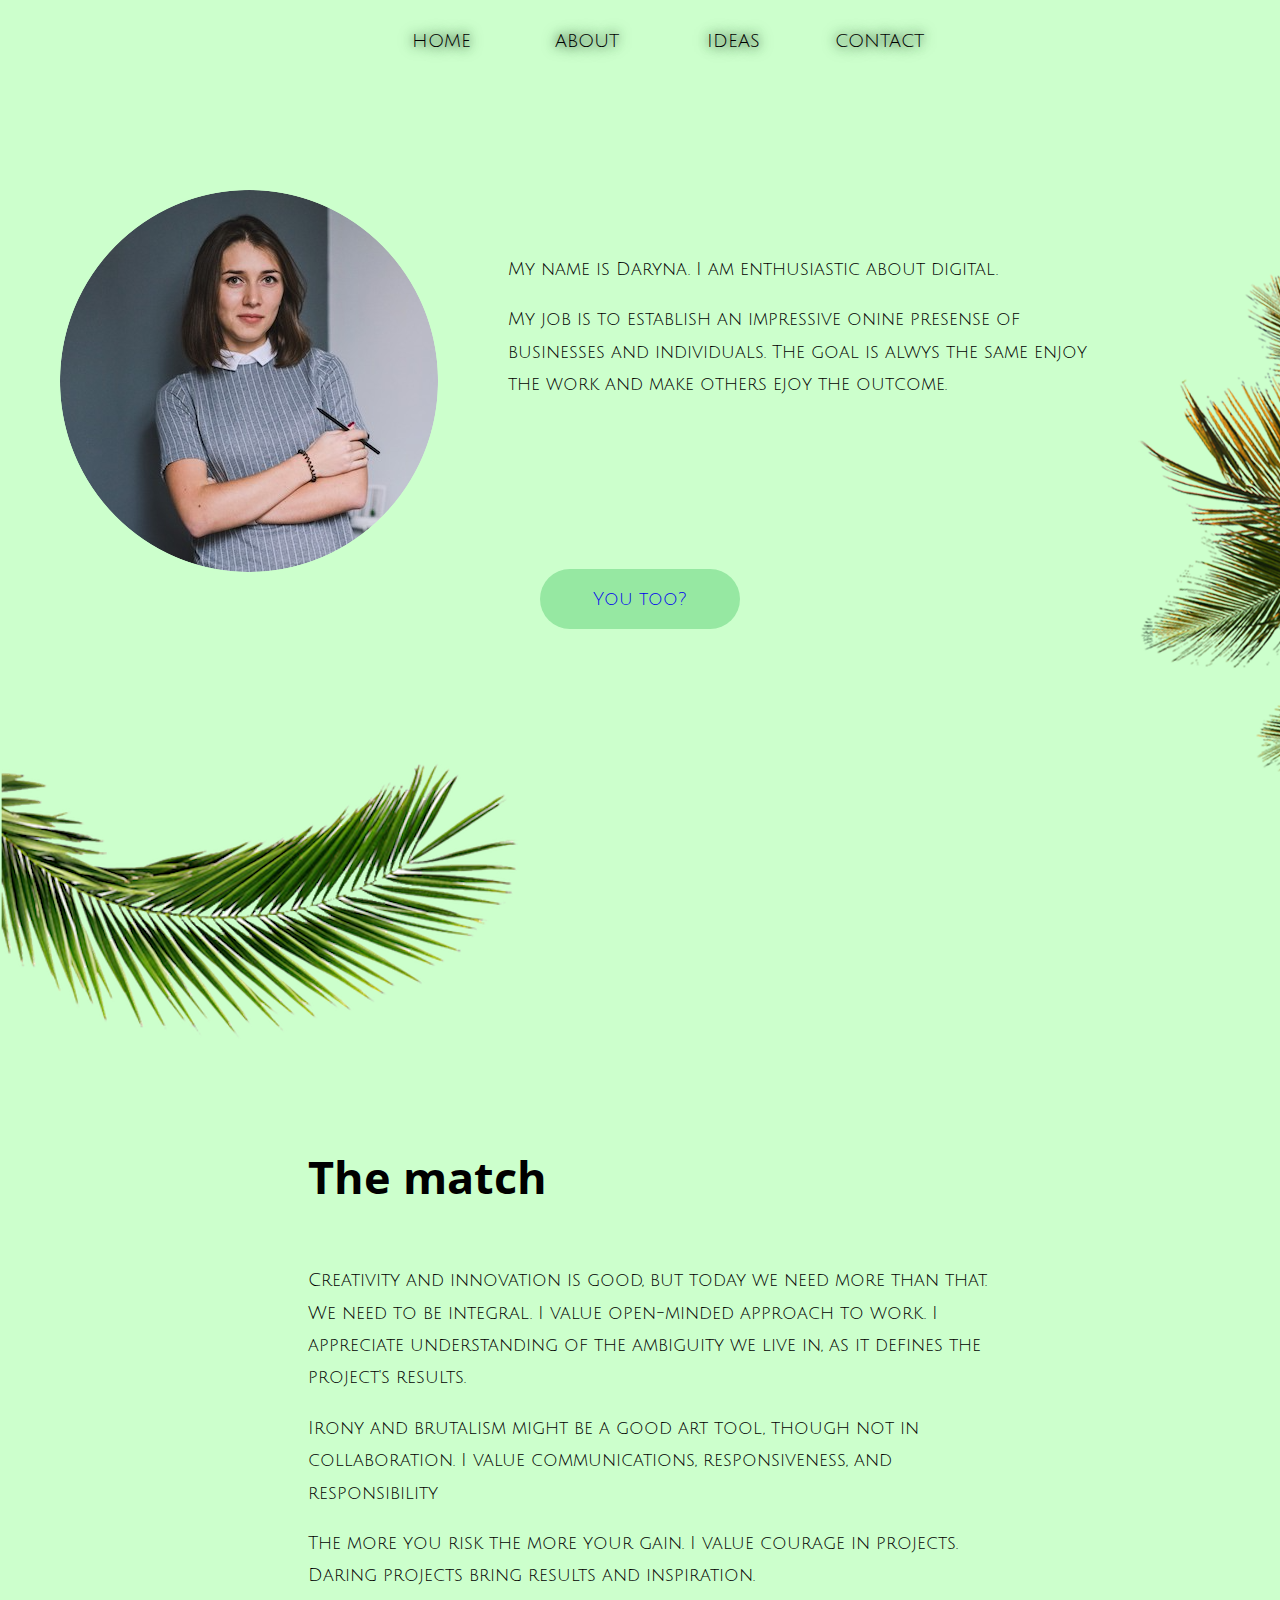
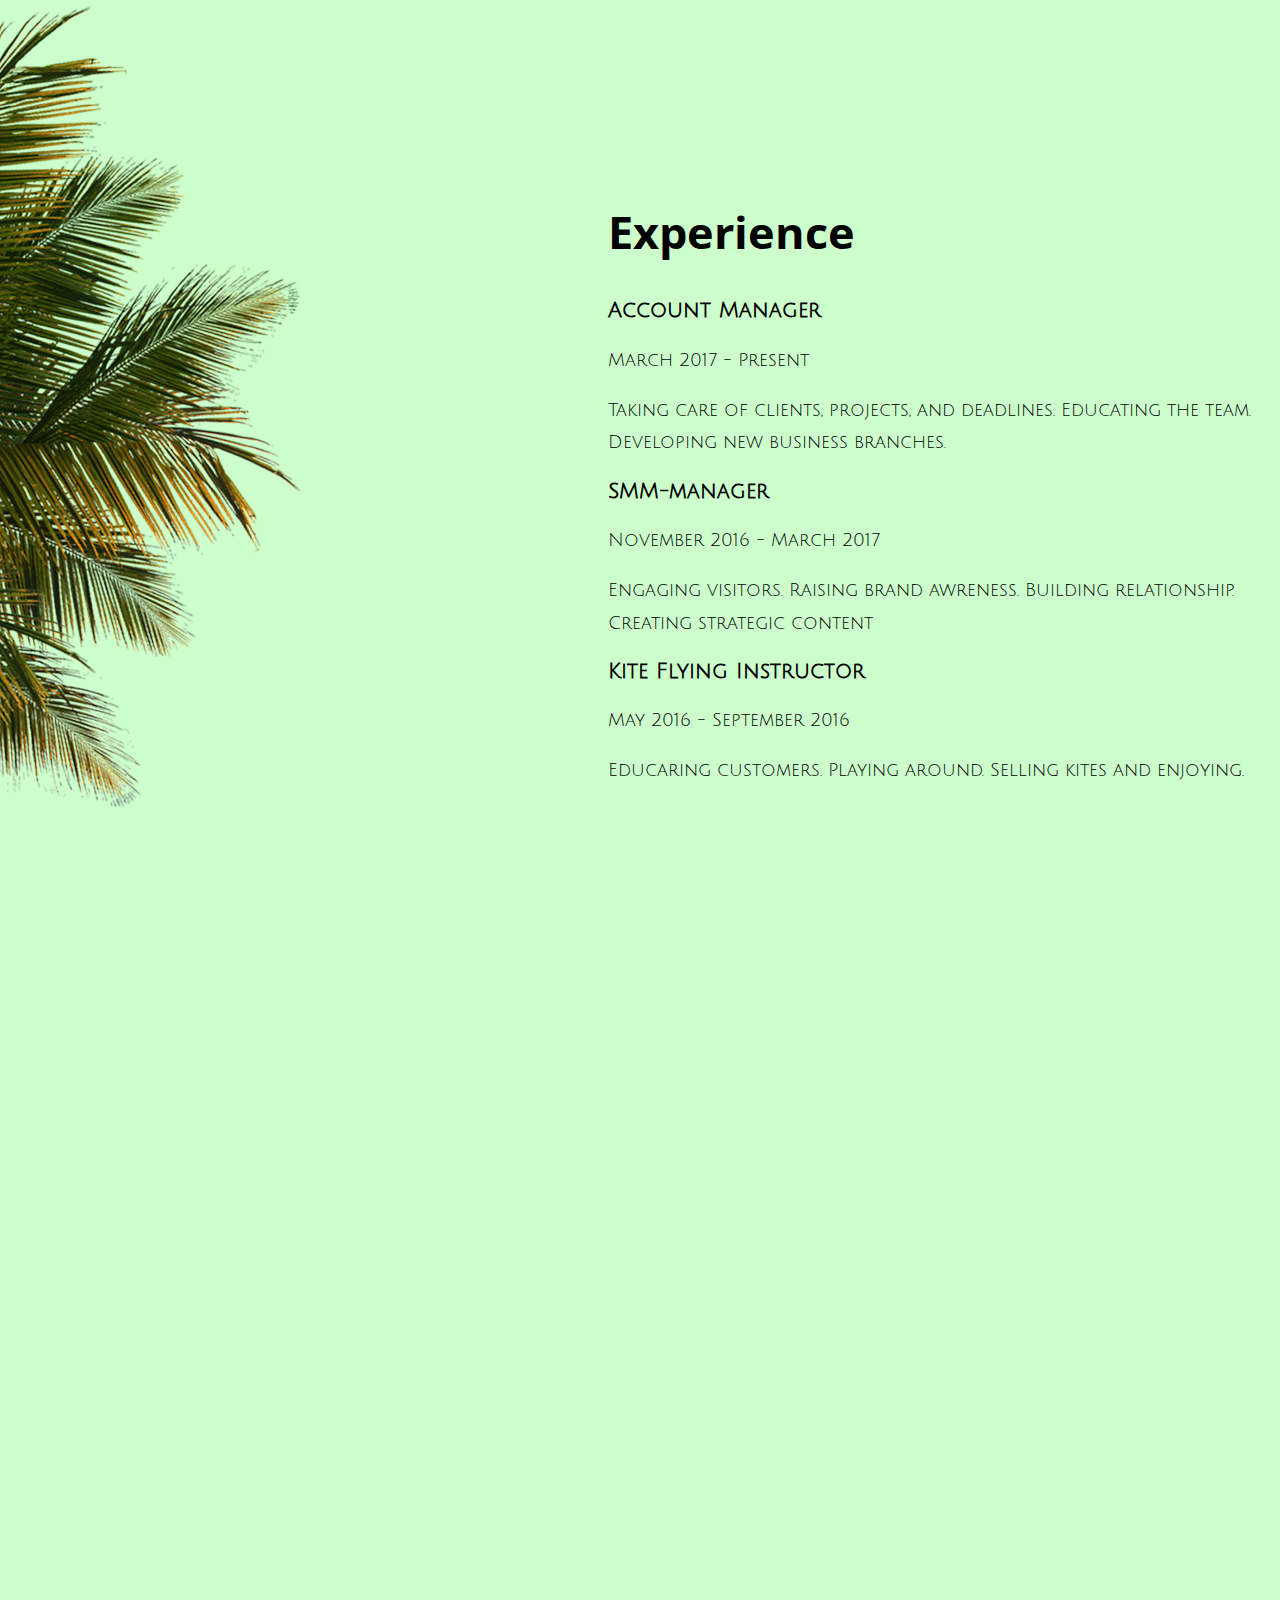
==== about.html @ 923c9cf5 "17.10" ====
<!DOCTYPE html>
<html class="about">
<head>
  <title> About </title>
  <link href="https://fonts.googleapis.com/css?family=Damion|Julius+Sans+One|Open+Sans:300,300i,400" rel="stylesheet">
  <link rel="stylesheet" type="text/css" href="homepage.css">
</head>
<body>
  <div class="menu"><nav>
      <ul>
        <li><a href="index.html">home</a></li>
        <li><a href="about.html">about</a></li>
        <li><a href="ideas.html">ideas</a></li>
        <li><a href="contact.html">contact</a></li>
      </ul>
    </nav></div>
    <div class="me">
      <img src="me.png"></div>
      <div class="abouttree">
        <img src="palmabout.png"></div>
        <div class="palm1">
        <img src="palm1.png"></div>
        <div class="myself">
          <p>My name is Daryna. I am enthusiastic about digital.</p>
          <p> My job is to establish an impressive onine presense of businesses and individuals.
          The goal is alwys the same enjoy the work and make others ejoy the outcome.
        </p></div>
        <div class="cta2">
          <a href="contact.html">You too?</a>
      </div>
<div class="love">
<h2> The match </h2></div>
<div class="likes">
<p> Creativity and innovation is good, but today we need more than that. We need to be integral.
I value open-minded approach to work. I appreciate understanding of the ambiguity we live in, as it defines the project's results.
</p>
<p> Irony and brutalism might be a good art tool, though not in collaboration.
I value communications, responsiveness, and responsibility</p>
<p>The more you risk the more your gain. I value courage in projects. Daring projects bring results and inspiration.</div>
<div class="palm2">
<img src="palm1.png"></div>
<div class="work">
  <h2>Experience</h2></div>
<div class="expodes">
<h3>Account Manager</h3>
<p> March 2017 - Present </p>
<p>Taking care of clients, projects, and deadlines. Educating the team. Developing new business branches. </p>
<h3>SMM-manager</h3>
<p>November 2016 - March 2017 </p>
<p>Engaging visitors. Raising brand awreness. Building relationship. Creating strategic content</p>
<h3>Kite Flying Instructor</h3>
<p> May 2016 - September 2016</p>
<p>Educaring customers. Playing around. Selling kites and enjoying.</p></div>
</div>
<div class="abouttree1">
  <img src="palmabout1.png"></div>
</body>
</html>
---- homepage.css ----
@import url(https://fonts.googleapis.com/css?family=Wire+One);
* {
  text-decoration: none;
}

.menu a {
  color: #000;
  font-weight: 300;
}
nav {
  position: relative;
  width: 100%;
  z-index: 1;
}
ul {
  margin: 30px auto;
  text-align: center;
}
li {
  width: 140px;
}

 .menu li{
  font-size: 20px;
  font-weight:lighter;
  font-family: 'Julius Sans One', sans;
  text-align: center;
  box-sizing: border-box;
  display: inline-block;
  width: 140px;
  height: 60px;
  color: #FFF;
  text-shadow: 0 0 10px #284c2d, 0 0 15px #284c2d;
}

.menu li a:hover {
  color: white;
}
body {
  font-family: "Julius Sans One", Arial, sans-serif;
  font-size: 18px;
}
.about body {
    background-color: #ccffcc;
}
.home body {
    background-color:#ffcce6;
}
.hpimage {
  position: fixed;
  top: 0px;
  right:0px;
  z-index: 5;
}
.intro{
  position: fixed;
  top: 350px;
  left: 200px;
  font-size: 60px;
  font-family: "Julius sans one", sans-serif;
}
.description {
  position: relative;
  top: 420px;
  left: 200px;
}
.cta1 {
  position: fixed;
  top: 700px;
  margin: 0 auto;
  text-align: center;
  left: 600px;
  border-radius: 60px;
  width: 200px;
  line-height: 60px;
  background-color: #96e8a2;
}
.cta a {
  color: #0c4214;
  font-weight: bold;
}
.about html {
  background-color: yellow;
}
.me {
  position:relative;
  top: 30px;
  right: -30px;
  width: 100px;
  border-radius: 50%;
  z-index: 1;
}

.abouttree {
  position:relative;
  left: 1130px;
  top: -600px;
  z-index: 2;
}
p  {
  line-height: 1.8;
}
.palm1 {
  position:relative;
  top: -950px;
  right: 10px;
  z-index: 3;
}

.myself {
  box-sizing: border-box;
  width: 600px;
  position: relative;
  top: -1900px;
  left: 500px;
}
.cta2 {
  position: relative;
  top: -1750px;
  margin: 0 auto;
  text-align: center;
  box-sizing: border-box;
  border-radius: 60px;
  width: 200px;
  line-height: 60px;
  background-color: #96e8a2;
  z-index:7;
}
.cta1 a {
  color: #0c4214;
  font-weight: bold;
}
.cta2 a:hover {
  background: white;
}

.love {
  position: relative;
  font-size: 30px;
  top: -1270px;
  left: 300px;
  font-family: "Open Sans"

}
.likes {
  position: relative;
  box-sizing: border-box;
  text-align: left;
  width: 700px;
  top:-1250px;
  left: 300px;
}
.palm2 {
  position: relative;
  top: -350px;
  right:1600px;
}
.work {
  position: relative;
  top: -1700px;
  left: 600px;
  font-family: "Open Sans";
  font-size: 30px;
  text-align: left;
}
.expodes {
  position: relative;
  width: 700px;
  top: -1700px;
  left: 600px;
}
.abouttree1 {
  position:relative;
  left: -8px;
  top: -2500px;
  z-index: 7;
}

.ideaimg {
  position: fixed;
  top: 0px;
  right: 0px;
  z-index: 7;
}

#contact-form {
  top:150px;
  position: relative;
  max-width: 90%;
  margin: 0 auto;
  text-align: center;
  background-color: #BDBDBD;
}

label {
  font-weight: 400;
  cursor: pointer;
}

textarea,
input {
  border: none;
  outline: none;
  border-radius: 0;
  text-align: center;
  background: none;
  font-weight: 700;
  font-family: 'Lato', georgia;
  font-size: 25px;
  color: rgba(255, 255, 255, 1);
  max-width: 90%;
  padding: 1rem;
  border: 2px dashed rgba(255, 255, 255, 0);
  box-sizing: border-box;
  cursor: text;
}

textarea {
  text-align: left;
  /* overflow:hidden; */

  resize: none;
  width: 90%;
  border-color: rgba(255, 255, 255, 0)
}

textarea:focus {
  background-color: rgba(255, 255, 255, 0.2);
  border: 2px dashed rgba(255, 255, 255, 1);
}

textarea:focus:required:valid {
  border: 2px solid rgba(255, 255, 255, 0);
  border-bottom: 2px solid rgba(255, 255, 255, 0.2);
}

textarea:required:valid {
  border-bottom: 2px solid rgba(255, 255, 255, 0.2);
}

input {
  border-bottom: 2px dashed rgba(255, 255, 255, 0.5);
}

input:required,
textarea:required {
  border-bottom: 2px dashed rgba(255, 255, 255, 0.5);
}

input:focus {
  border-bottom: 2px dashed rgba(255, 255, 255, 1);
  background-color: rgba(255, 255, 255, 0.2);
}

input:required:valid {
  border-bottom: 2px solid rgba(255, 255, 255, 0.2);
}

input:required:invalid {
  color: rgba(255, 255, 255, 0.5);
}

::-webkit-input-placeholder {
  text-align: center;
  color: rgba(255, 255, 255, 0.4);
  font-style: italic;
  font-weight: 400;
}

:-moz-placeholder {
  /* Firefox 18- */

  text-align: center;
  color: rgba(255, 255, 255, 0.4);
  font-style: italic;
  font-weight: 400;
}

::-moz-placeholder {
  /* Firefox 19+ */

  text-align: center;
  color: rgba(255, 255, 255, 0.4);
  font-style: italic;
  font-weight: 400;
}

:-ms-input-placeholder {
  text-align: center;
  color: rgba(255, 255, 255, 0.4);
  font-style: italic;
  font-weight: 400;
}

.expanding {
  vertical-align: top;
}

.send-icn {
  fill: rgba(255, 255, 255, 1)
}

.send-icn:hover {
  fill: rgba(0, 0, 0, 1);
  cursor: pointer;
}

button {
  background: none;
  border: none;
  outline: none;
  margin: 2vmax;
}

button:hover small {
  opacity: 1;
}

small {
  display: block;
  opacity: 0;
}

.website {
  opacity: 1;
  font-size: 16px;
  color: white;
  position: relative;
  text-align: center;
  display: block;
  margin-top: 7%;

}

.website a {
  color: white;
}
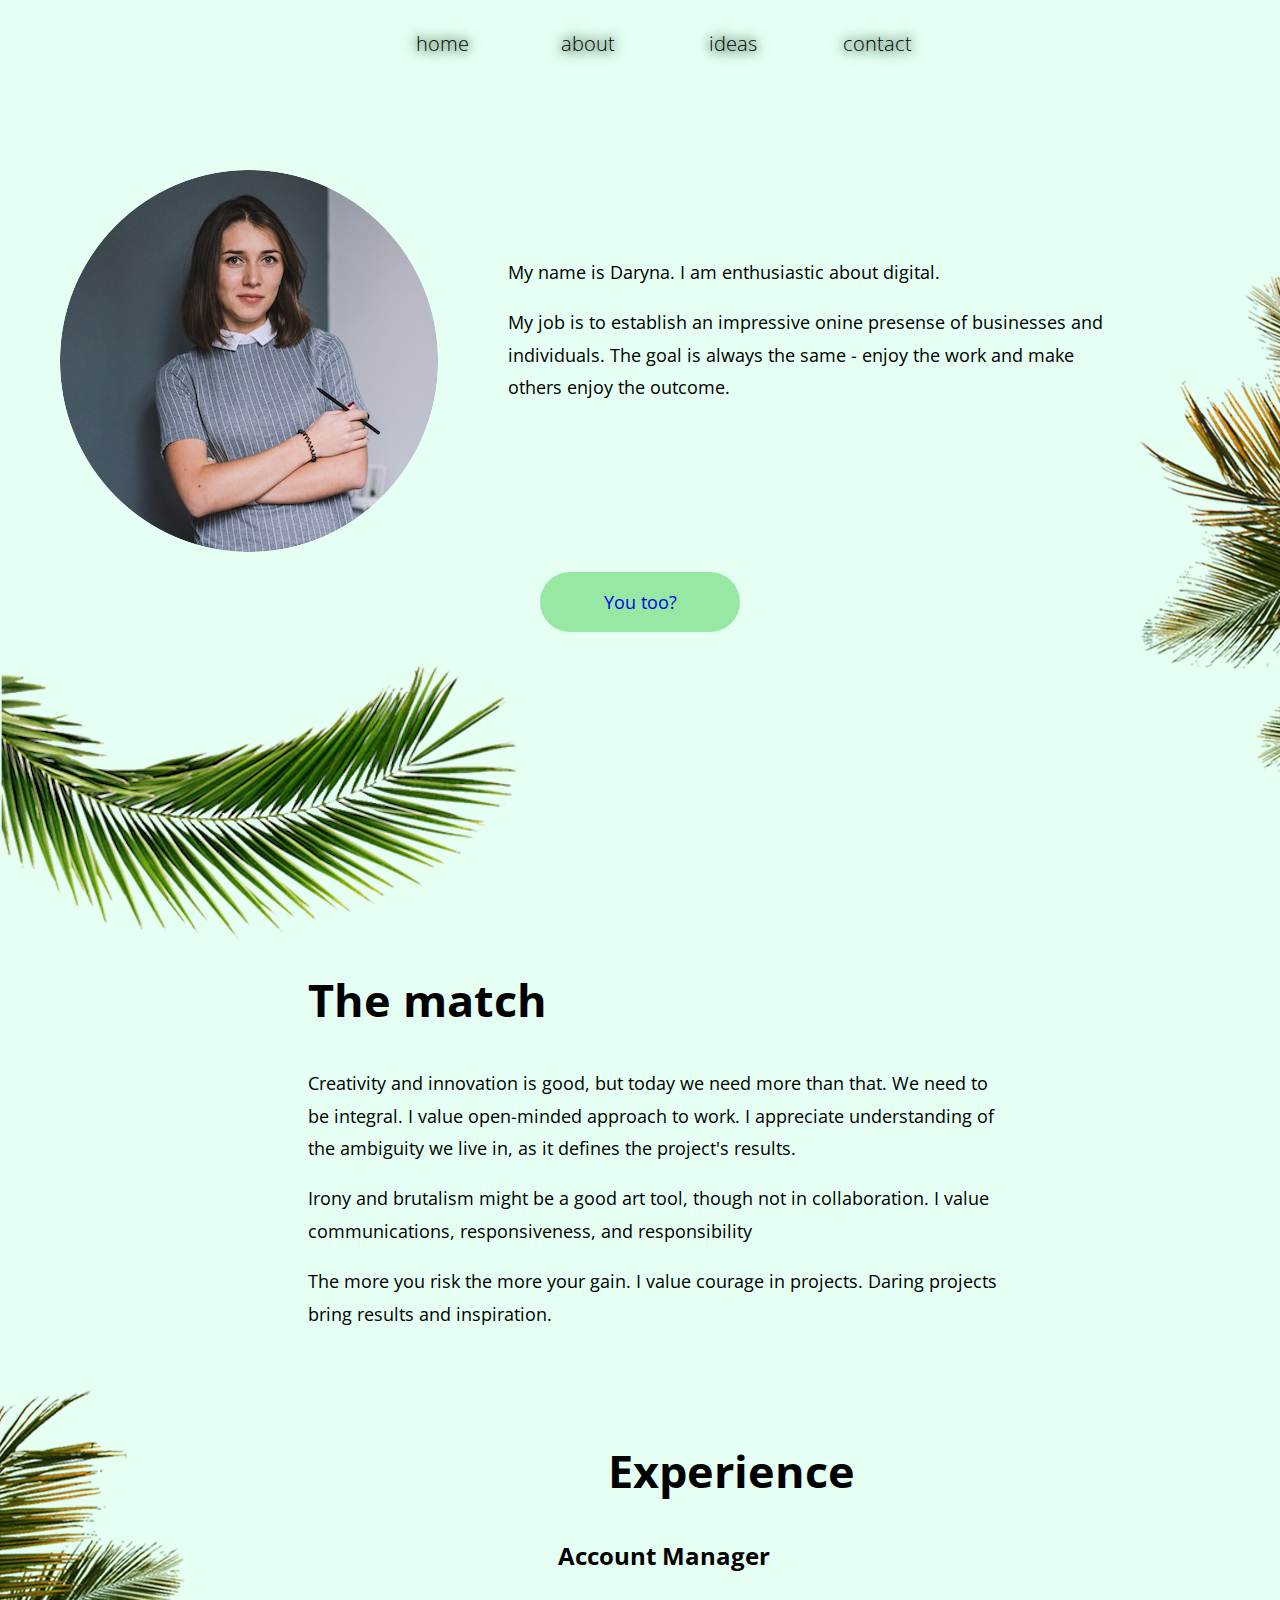
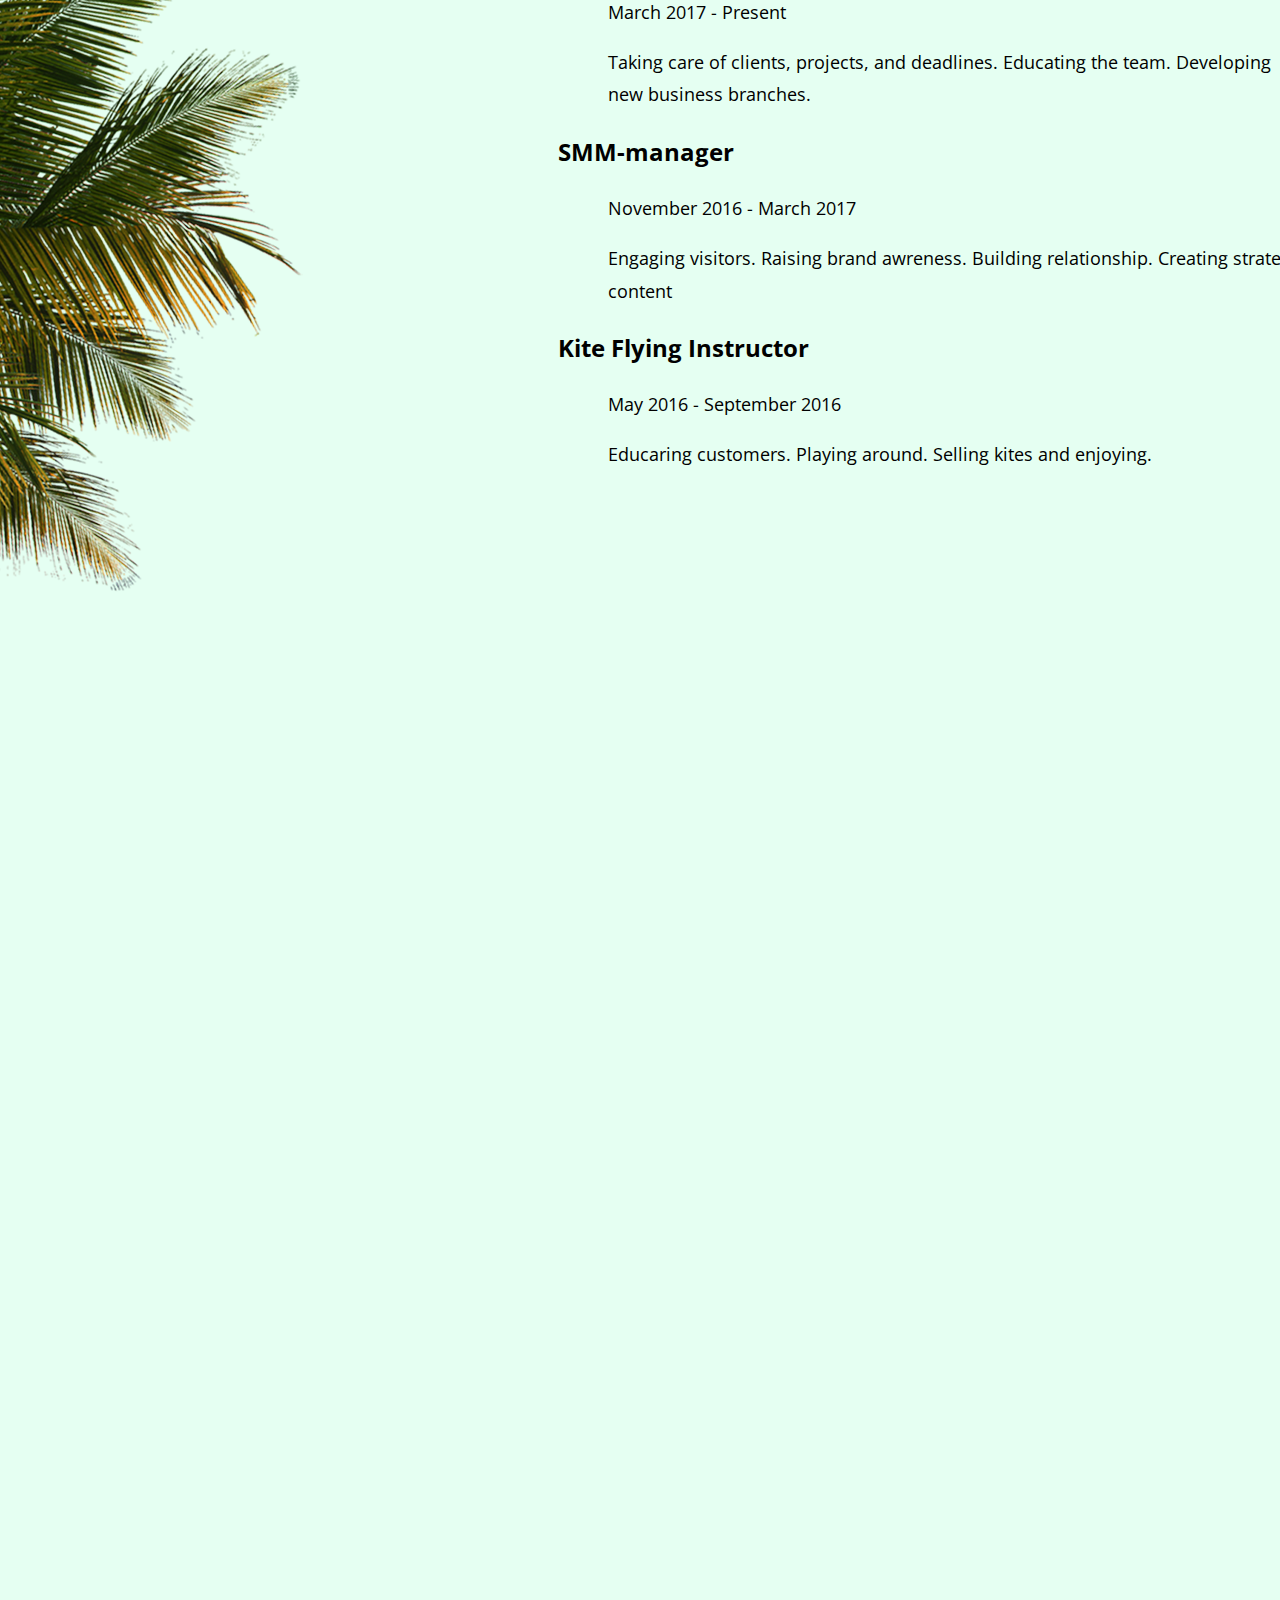
==== commit 0edea8c9: "after class tuesday" ====
--- a/about.html
+++ b/about.html
@@ -3,6 +3,7 @@
 <head>
   <title> About </title>
   <link href="https://fonts.googleapis.com/css?family=Damion|Julius+Sans+One|Open+Sans:300,300i,400" rel="stylesheet">
+<link href="https://fonts.googleapis.com/css?family=Varela+Round" rel="stylesheet">
   <link rel="stylesheet" type="text/css" href="homepage.css">
 </head>
 <body>
@@ -23,7 +24,7 @@
         <div class="myself">
           <p>My name is Daryna. I am enthusiastic about digital.</p>
           <p> My job is to establish an impressive onine presense of businesses and individuals.
-          The goal is alwys the same enjoy the work and make others ejoy the outcome.
+          The goal is always the same - enjoy the work and make others enjoy the outcome.
         </p></div>
         <div class="cta2">
           <a href="contact.html">You too?</a>
--- a/homepage.css
+++ b/homepage.css
@@ -10,7 +10,7 @@
 nav {
   position: relative;
   width: 100%;
-  z-index: 1;
+  z-index: 10;
 }
 ul {
   margin: 30px auto;
@@ -23,7 +23,7 @@
  .menu li{
   font-size: 20px;
   font-weight:lighter;
-  font-family: 'Julius Sans One', sans;
+  font-family: 'Open Sans', sans;
   text-align: center;
   box-sizing: border-box;
   display: inline-block;
@@ -37,36 +37,42 @@
   color: white;
 }
 body {
-  font-family: "Julius Sans One", Arial, sans-serif;
+  font-family: "Open Sans", Arial, sans-serif;
   font-size: 18px;
 }
 .about body {
-    background-color: #ccffcc;
+    background-color: #e5fff2;
 }
 .home body {
-    background-color:#ffcce6;
+    background-color:  #ffcce6;
+}
+.contact body {
+  background-color: #ffff99;
+}
+.ideas body {
+  background-color: #cce6ff;
 }
 .hpimage {
   position: fixed;
   top: 0px;
-  right:0px;
+  left:1100px;
   z-index: 5;
 }
 .intro{
-  position: fixed;
-  top: 350px;
+  position: relative;
+  top: 150px;
   left: 200px;
   font-size: 60px;
-  font-family: "Julius sans one", sans-serif;
+  font-family: "Open Sans", sans-serif;
 }
 .description {
   position: relative;
-  top: 420px;
+  top: 155px;
   left: 200px;
 }
 .cta1 {
   position: fixed;
-  top: 700px;
+  top: 600px;
   margin: 0 auto;
   text-align: center;
   left: 600px;
@@ -75,16 +81,19 @@
   line-height: 60px;
   background-color: #96e8a2;
 }
-.cta a {
+.cta1:hover {
+  background-color: #e6ffe6;
+}
+.cta1 .cta2 a {
   color: #0c4214;
-  font-weight: bold;
+  font-weight:lighter;
 }
 .about html {
   background-color: yellow;
 }
 .me {
   position:relative;
-  top: 30px;
+  top: 10px;
   right: -30px;
   width: 100px;
   border-radius: 50%;
@@ -102,7 +111,7 @@
 }
 .palm1 {
   position:relative;
-  top: -950px;
+  top: -1050px;
   right: 10px;
   z-index: 3;
 }
@@ -130,14 +139,14 @@
   color: #0c4214;
   font-weight: bold;
 }
-.cta2 a:hover {
+.cta2:hover {
   background: white;
 }
 
 .love {
   position: relative;
   font-size: 30px;
-  top: -1270px;
+  top: -1450px;
   left: 300px;
   font-family: "Open Sans"
 
@@ -147,7 +156,7 @@
   box-sizing: border-box;
   text-align: left;
   width: 700px;
-  top:-1250px;
+  top:-1450px;
   left: 300px;
 }
 .palm2 {
@@ -157,22 +166,29 @@
 }
 .work {
   position: relative;
-  top: -1700px;
+  top: -2000px;
   left: 600px;
   font-family: "Open Sans";
   font-size: 30px;
   text-align: left;
 }
+h3 {
+  font-weight: bold;
+  font-family: "Open Sans";
+  font-size: 24px;
+  position: relative;
+  left: -50px;
+}
 .expodes {
   position: relative;
   width: 700px;
-  top: -1700px;
+  top: -2000px;
   left: 600px;
 }
 .abouttree1 {
   position:relative;
   left: -8px;
-  top: -2500px;
+  top: -2700px;
   z-index: 7;
 }
 
@@ -182,15 +198,25 @@
   right: 0px;
   z-index: 7;
 }
+.contactimage {
+  position: relative;
+  width: 300px;
+  top: -120px;
+  left: -10px;
+  z-index: 8;
+}
 
 #contact-form {
-  top:150px;
-  position: relative;
-  max-width: 90%;
+  top:120px;
+  position: fixed;
+  max-width: 80%;
   margin: 0 auto;
   text-align: center;
-  background-color: #BDBDBD;
-}
+  left:300px;
+  width: 900px;
+  background-color:  #ffbb33;
+}
+
 
 label {
   font-weight: 400;
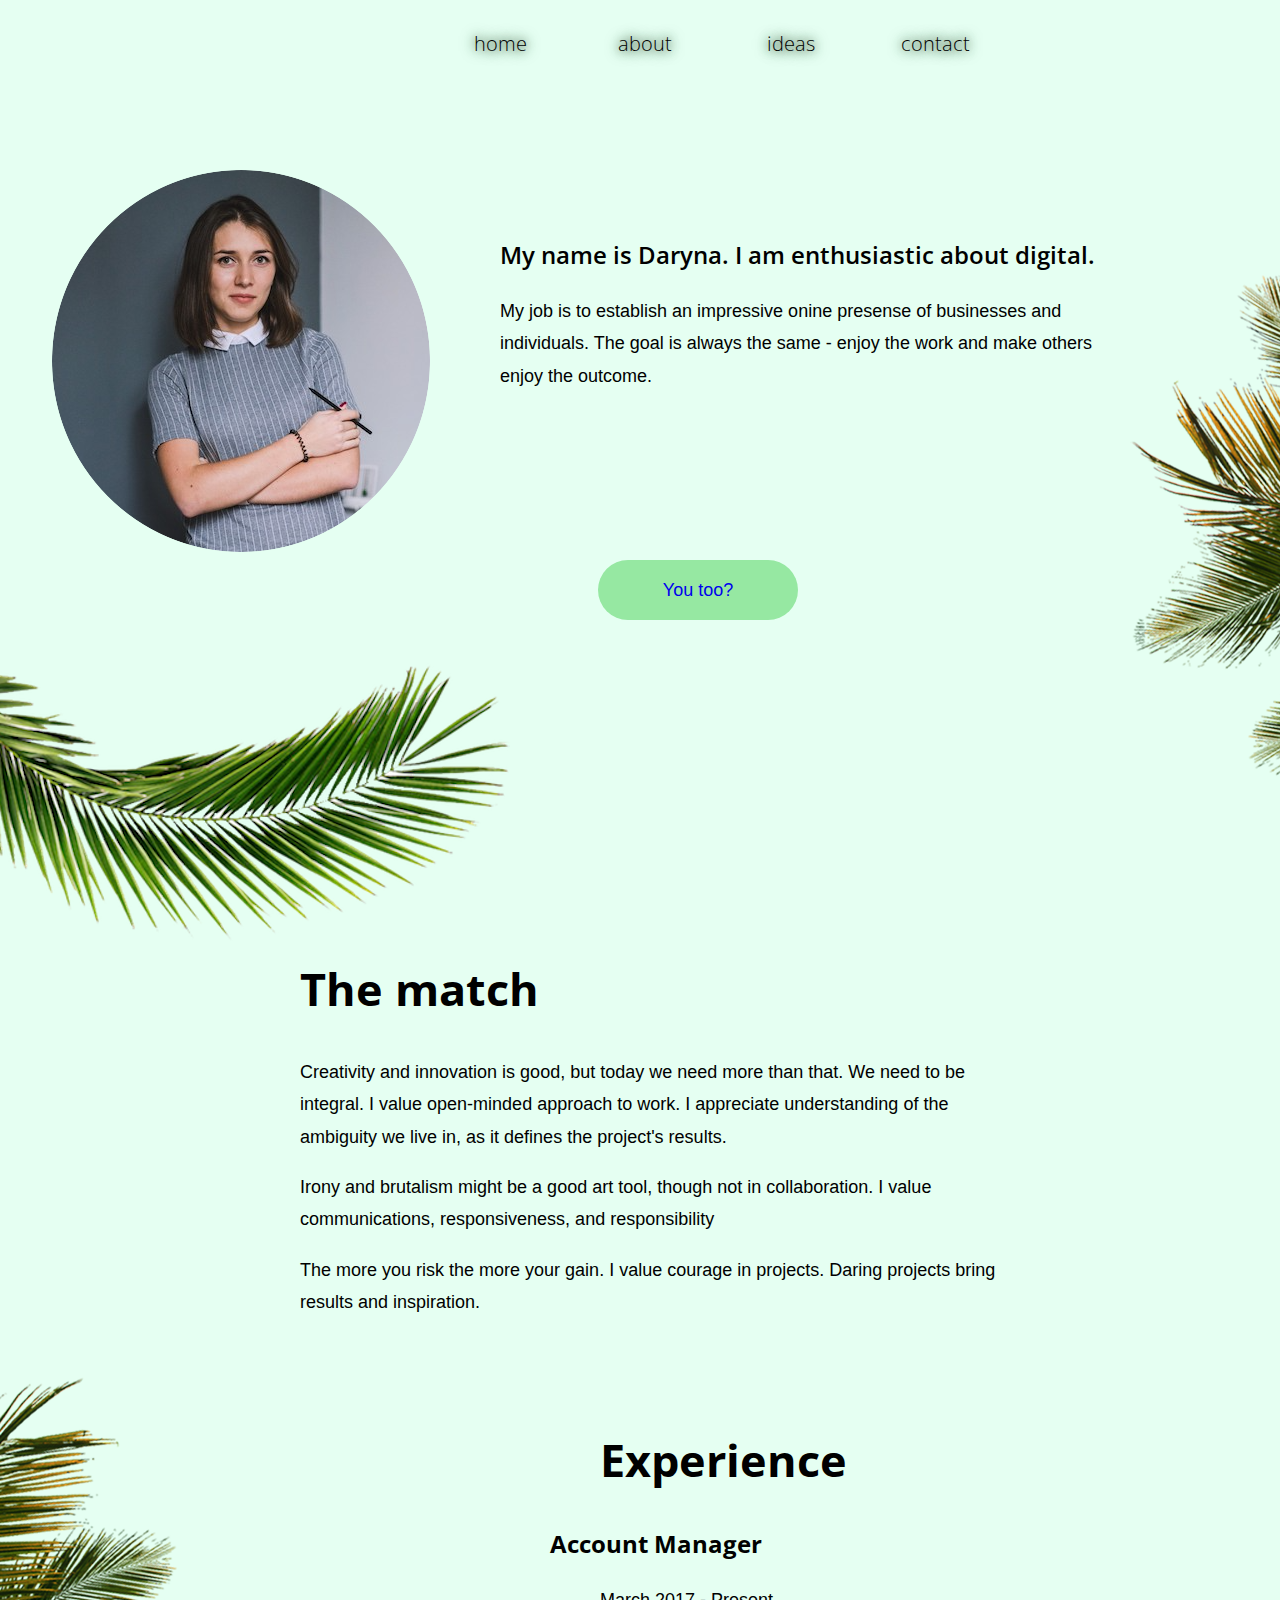
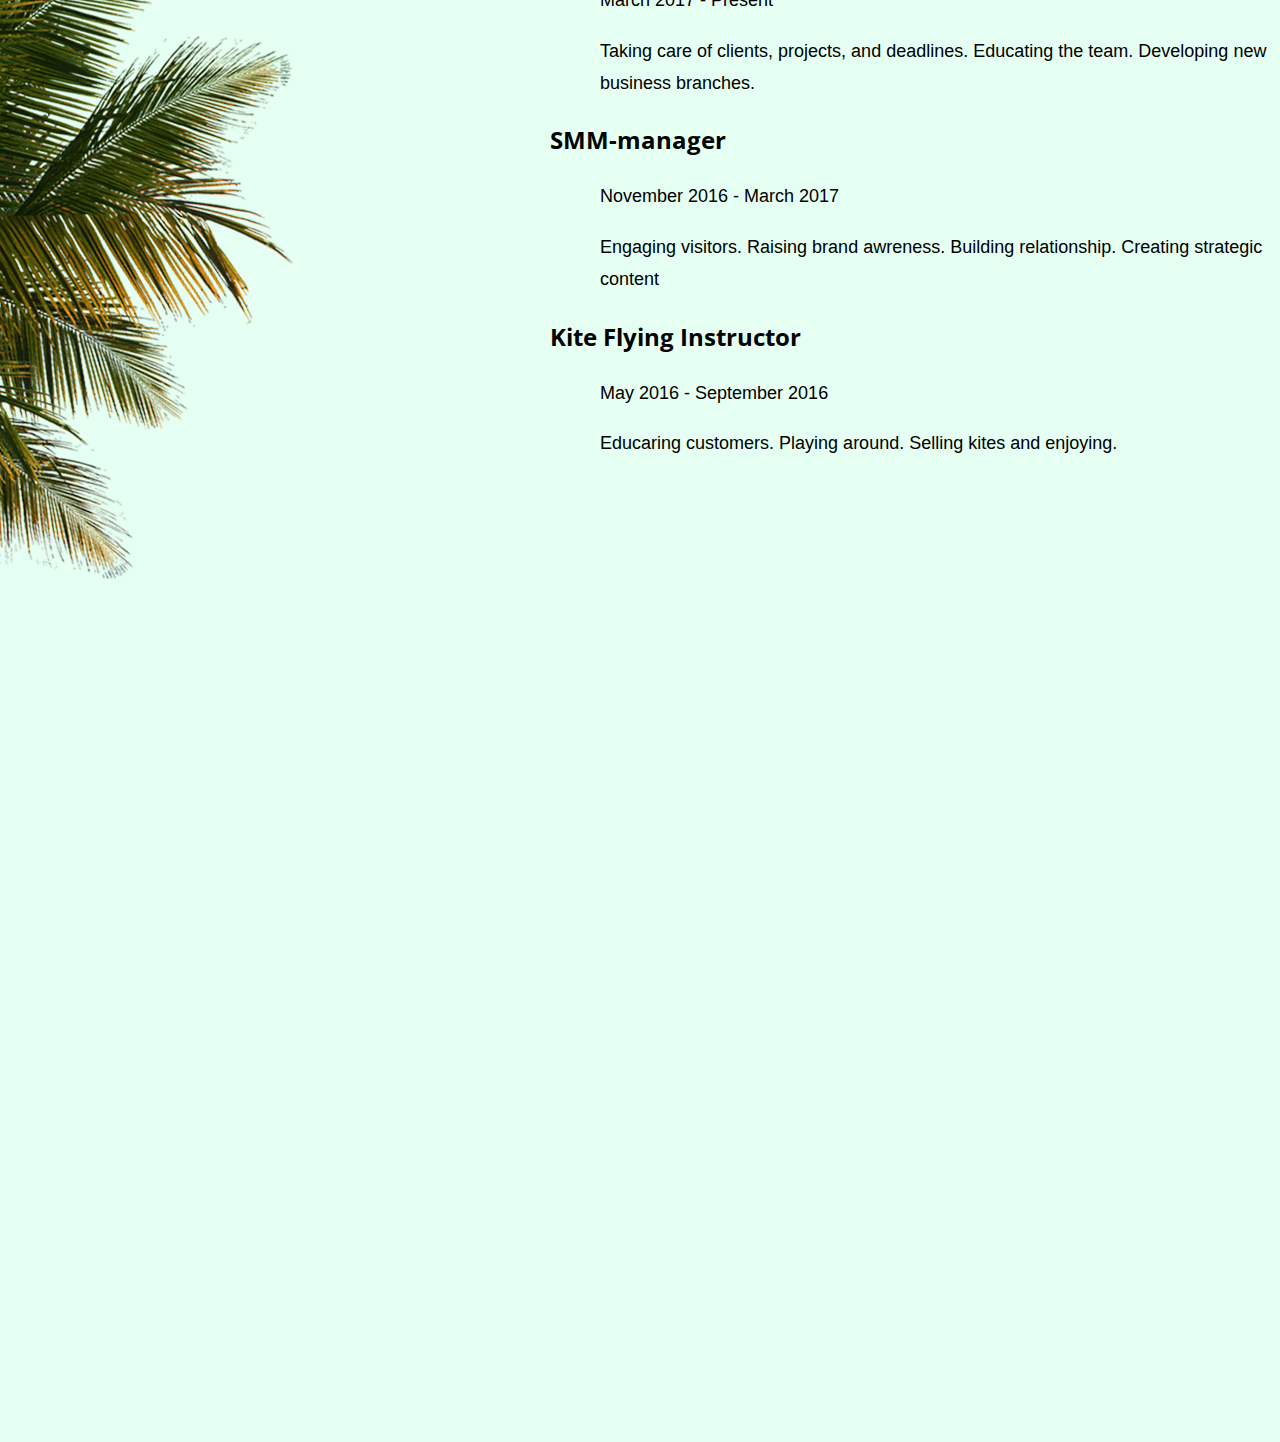
==== commit fe4e864e: "final" ====
--- a/about.html
+++ b/about.html
@@ -22,7 +22,7 @@
         <div class="palm1">
         <img src="palm1.png"></div>
         <div class="myself">
-          <p>My name is Daryna. I am enthusiastic about digital.</p>
+        <div class="name"  <p>My name is Daryna. I am enthusiastic about digital.</p></div>
           <p> My job is to establish an impressive onine presense of businesses and individuals.
           The goal is always the same - enjoy the work and make others enjoy the outcome.
         </p></div>
--- a/homepage.css
+++ b/homepage.css
@@ -9,15 +9,11 @@
 }
 nav {
   position: relative;
-  width: 100%;
-  z-index: 10;
+  z-index: 13;
 }
 ul {
   margin: 30px auto;
   text-align: center;
-}
-li {
-  width: 140px;
 }
 
  .menu li{
@@ -42,6 +38,8 @@
 }
 .about body {
     background-color: #e5fff2;
+    width: 1396px;
+    height: 1000px;
 }
 .home body {
     background-color:  #ffcce6;
@@ -52,11 +50,11 @@
 .ideas body {
   background-color: #cce6ff;
 }
-.hpimage {
+.homeimage {
+  z-index: 12;
   position: fixed;
+  left: 1050px;
   top: 0px;
-  left:1100px;
-  z-index: 5;
 }
 .intro{
   position: relative;
@@ -64,11 +62,15 @@
   left: 200px;
   font-size: 60px;
   font-family: "Open Sans", sans-serif;
+  box-sizing: content-box;
+  width: 400px;
 }
 .description {
-  position: relative;
-  top: 155px;
+  font-style: "source sans pro"
+  position: relative;
+  top: 400px;
   left: 200px;
+  width: 600px;
 }
 .cta1 {
   position: fixed;
@@ -88,6 +90,95 @@
   color: #0c4214;
   font-weight:lighter;
 }
+
+html,
+body {
+	margin: 0;
+	padding: 0;
+	display: block;
+	width: 100%;
+	height: 100%;
+	font-family: sans-serif;
+}
+
+.contenedor {
+	font-family: 'Varela Round', sans-serif;
+	text-transform: uppercase;
+	position: absolute;
+	width: 332px;
+	height: 93px;
+	top: 0;
+	bottom: 0;
+	left: 0;
+	right: 0;
+	margin: auto;
+}
+.neon {
+  position: relative;
+	text-align: center;
+  top: 500px;
+	border: 3px solid #FABBAA;
+	padding: 25px 65px;
+  font-size: 25px;
+	-webkit-box-shadow:
+	inset 0 0 6px #BA051A,
+	inset 0 0 40px rgba(186,5,26, 0.3),
+  inset 0 0 100px rgba(186,5,26, 0.5),
+	0 0 6px #BA051A,
+	0 0 40px rgba(186,5,26, 0.3),
+  0 0 100px rgba(186,5,26, 0.5);
+	box-shadow:
+	inset 0 0 6px #BA051A,
+	inset 0 0 40px rgba(186,5,26, 0.3),
+	inset 0 0 100px rgba(186,5,26, 0.5),
+  0 0 6px #BA051A,
+	0 0 40px rgba(186,5,26, 0.3),
+  0 0 100px rgba(186,5,26, 0.5);
+	text-shadow:
+	0px 0px 5px #318BF7,
+	0px 0px 10px #318BF7,
+	0px 0px 10px #318BF7,
+	0px 0px 80px rgba(49,139,247, 0.6),
+	0px 0px 100px rgba(49,139,247, 0.9);
+	color: #AFFCF4;
+	-webkit-border-radius: 55px;
+	border-radius: 55px;
+}
+
+.contenedor a {
+  color: #AFFCF4;
+}
+
+.seapaga {
+  display: inline;
+  animation: seapaga 2.6s infinite;
+-webkit-animation: seapaga 2.6s infinite;
+}
+@keyframes seapaga {
+	0%{color: #AFFCF4;text-shadow:0px 0px 5px #318BF7,0px 0px 10px #318BF7,0px 0px 10px #318BF7,	0px 0px 80px rgba(49,139,247, 0.6),0px 0px 100px rgba(49,139,247, 0.9);}
+	5% {color: #AFFCF4;text-shadow:0px 0px 5px #318BF7,0px 0px 10px #318BF7,0px 0px 10px #318BF7,	0px 0px 80px rgba(49,139,247, 0.6),0px 0px 100px rgba(49,139,247, 0.9);}
+	6% {color: #000;text-shadow: none;}
+	12% {color: #000;text-shadow: none;}
+	13% {color: #AFFCF4;text-shadow:0px 0px 5px #318BF7,0px 0px 10px #318BF7,0px 0px 10px #318BF7,	0px 0px 80px rgba(49,139,247, 0.6),0px 0px 100px rgba(49,139,247, 0.9);}
+	25% {color: #AFFCF4;text-shadow:0px 0px 5px #318BF7,0px 0px 10px #318BF7,0px 0px 10px #318BF7,	0px 0px 80px rgba(49,139,247, 0.6),0px 0px 100px rgba(49,139,247, 0.9);}
+	26%{color: #000;text-shadow: none;}
+	30% {color: #000;text-shadow: none;}
+	31% {color: #AFFCF4;text-shadow:0px 0px 5px #318BF7,0px 0px 10px #318BF7,0px 0px 10px #318BF7,	0px 0px 80px rgba(49,139,247, 0.6),0px 0px 100px rgba(49,139,247, 0.9);}
+	100% {color: #AFFCF4;text-shadow:0px 0px 5px #318BF7,0px 0px 10px #318BF7,0px 0px 10px #318BF7,	0px 0px 80px rgba(49,139,247, 0.6),0px 0px 100px rgba(49,139,247, 0.9);}
+}
+@-webkit-keyframes seapaga {
+	0%{color: #AFFCF4;text-shadow:0px 0px 5px #318BF7,0px 0px 10px #318BF7,0px 0px 10px #318BF7,	0px 0px 80px rgba(49,139,247, 0.6),0px 0px 100px rgba(49,139,247, 0.9);}
+	5% {color: #AFFCF4;text-shadow:0px 0px 5px #318BF7,0px 0px 10px #318BF7,0px 0px 10px #318BF7,	0px 0px 80px rgba(49,139,247, 0.6),0px 0px 100px rgba(49,139,247, 0.9);}
+	6% {color: #000;text-shadow: none;}
+	12% {color: #000;text-shadow: none;}
+	13% {color: #AFFCF4;text-shadow:0px 0px 5px #318BF7,0px 0px 10px #318BF7,0px 0px 10px #318BF7,	0px 0px 80px rgba(49,139,247, 0.6),0px 0px 100px rgba(49,139,247, 0.9);}
+	25% {color: #AFFCF4;text-shadow:0px 0px 5px #318BF7,0px 0px 10px #318BF7,0px 0px 10px #318BF7,	0px 0px 80px rgba(49,139,247, 0.6),0px 0px 100px rgba(49,139,247, 0.9);}
+	26%{color: #000;text-shadow: none;}
+	30% {color: #000;text-shadow: none;}
+	31% {color: #AFFCF4;text-shadow:0px 0px 5px #318BF7,0px 0px 10px #318BF7,0px 0px 10px #318BF7,	0px 0px 80px rgba(49,139,247, 0.6),0px 0px 100px rgba(49,139,247, 0.9);}
+	100% {color: #AFFCF4;text-shadow:0px 0px 5px #318BF7,0px 0px 10px #318BF7,0px 0px 10px #318BF7,	0px 0px 80px rgba(49,139,247, 0.6),0px 0px 100px rgba(49,139,247, 0.9);}
+}
+
 .about html {
   background-color: yellow;
 }
@@ -105,6 +196,7 @@
   left: 1130px;
   top: -600px;
   z-index: 2;
+  width: 300px;
 }
 p  {
   line-height: 1.8;
@@ -135,10 +227,7 @@
   background-color: #96e8a2;
   z-index:7;
 }
-.cta1 a {
-  color: #0c4214;
-  font-weight: bold;
-}
+
 .cta2:hover {
   background: white;
 }
@@ -148,6 +237,7 @@
   font-size: 30px;
   top: -1450px;
   left: 300px;
+  width: 300px;
   font-family: "Open Sans"
 
 }
@@ -168,6 +258,7 @@
   position: relative;
   top: -2000px;
   left: 600px;
+  width: 300px;
   font-family: "Open Sans";
   font-size: 30px;
   text-align: left;
@@ -196,8 +287,8 @@
   position: fixed;
   top: 0px;
   right: 0px;
-  z-index: 7;
-}
+}
+
 .contactimage {
   position: relative;
   width: 300px;
@@ -361,3 +452,89 @@
 .website a {
   color: white;
 }
+.card {
+  position: absolute;
+  top: 50%;
+  left: 50%;
+  width: 300px;
+  height: 300px;
+  margin: -150px;
+  float: left;
+  perspective: 500px;
+}
+
+.content {
+  position: absolute;
+  left: -400px;
+  width: 500px;
+  height: 300px;
+  box-shadow: 0 0 15px rgba(0,0,0,0.1);
+
+  transition: transform 1s;
+  transform-style: preserve-3d;
+}
+
+.card:hover .content {
+  transform: rotateY( 180deg ) ;
+  transition: transform 0.5s;
+}
+
+.name {
+  font-family: "Open Sans";
+  font-size: 24px;
+  font-weight: 600;
+}
+.front,
+.back {
+  position: absolute;
+  height: 100%;
+  width: 100%;
+  background: white;
+  line-height: 50px;
+  color: #2a422a;
+  text-align: center;
+  font-size: 40px;
+  border-radius: 5px;
+  backface-visibility: hidden;
+  vertical-align: middle;
+}
+.des {
+  position: absolute;
+  line-height: 20px;
+  color: #2a422a;
+  text-align: center;
+  font-size: 30px;
+  position: absolute;
+  height: 100%;
+  width: 100%;
+  background: white;
+  line-height: 50px;
+  backface-visibility: hidden;
+
+}
+.back {
+  background: #2a422a;
+  color: white;
+  transform: rotateY( 180deg );
+}
+
+.text {
+  position: relative;
+  top: 150px;
+  left: 50px;
+	width: 325px;
+	height: 70px;
+  color: #303330;
+  font-size: 30px;
+}
+
+.first {
+	height: 24px;
+  left: 350px;
+  position: relative;
+	top: 55px;
+	margin-left: 10px;
+  width: 600px;
+  color:#484c48;
+  line-height: 2.2em;
+}
